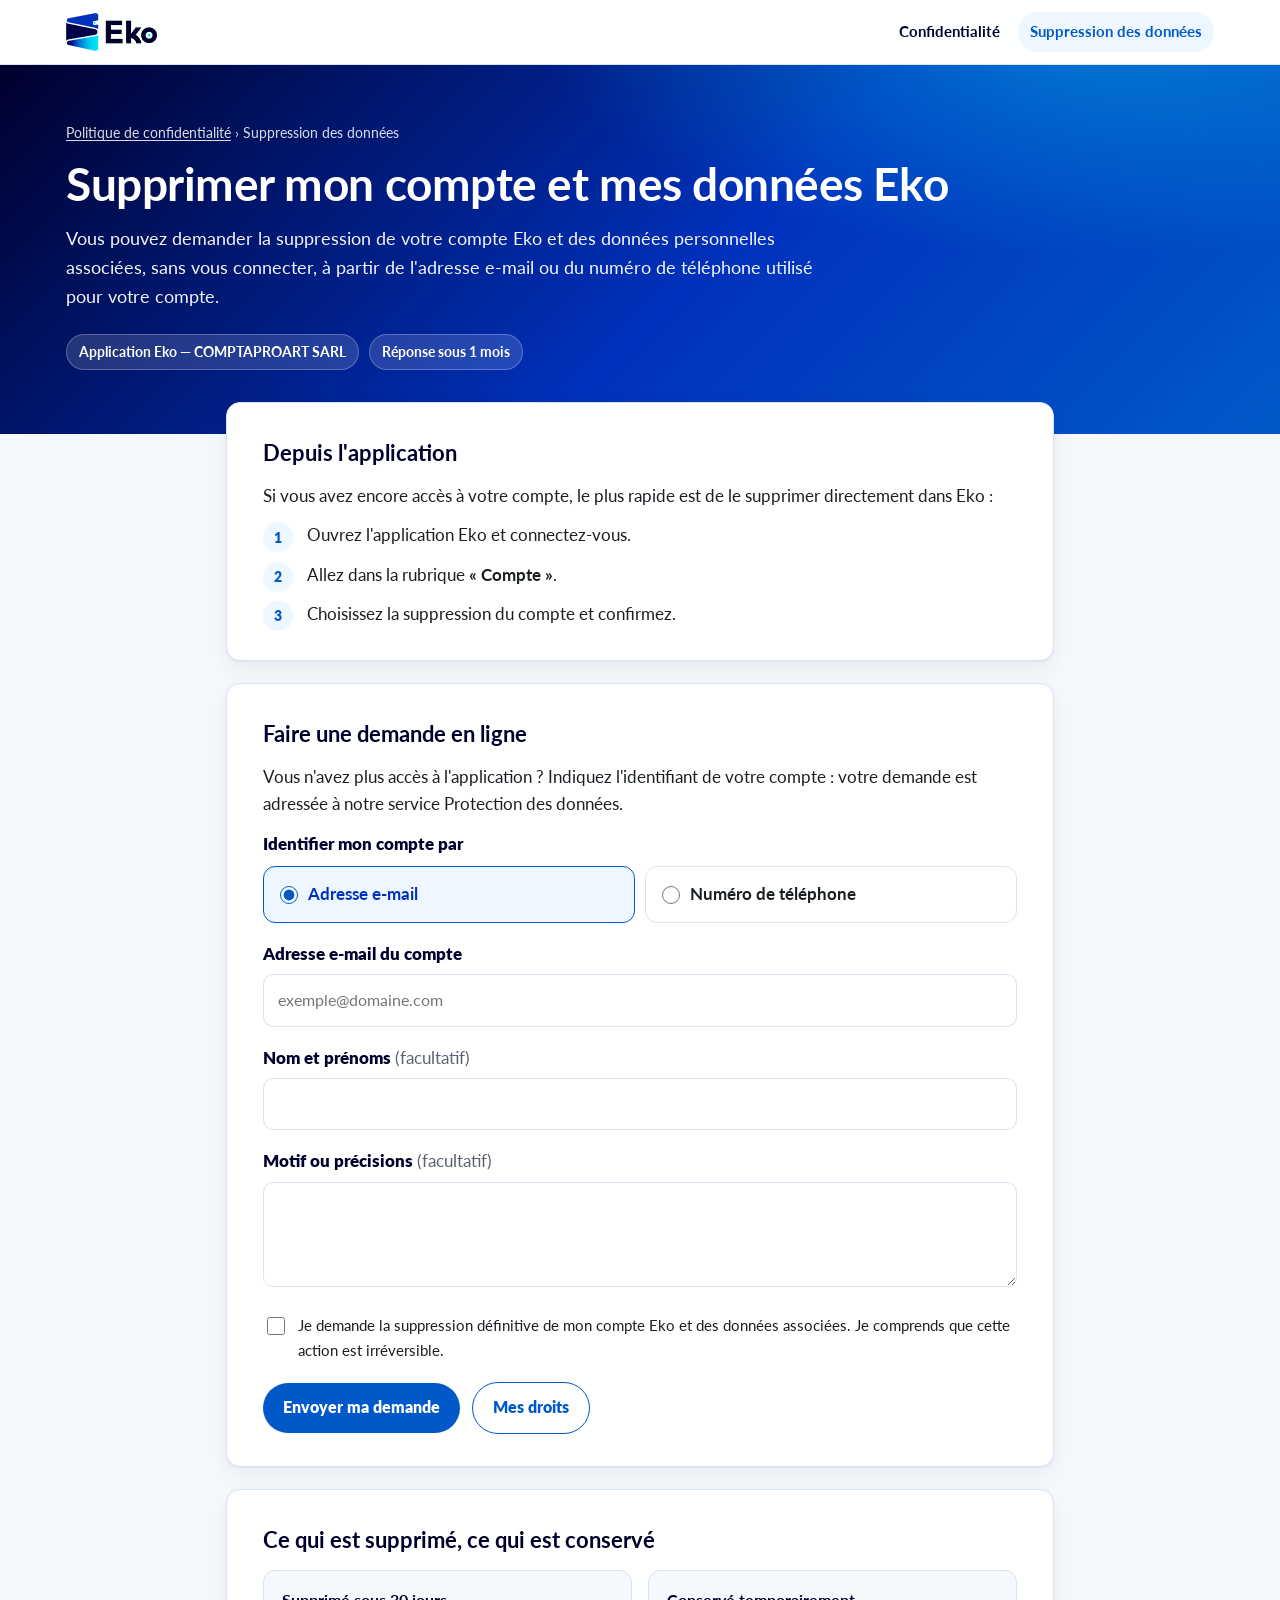
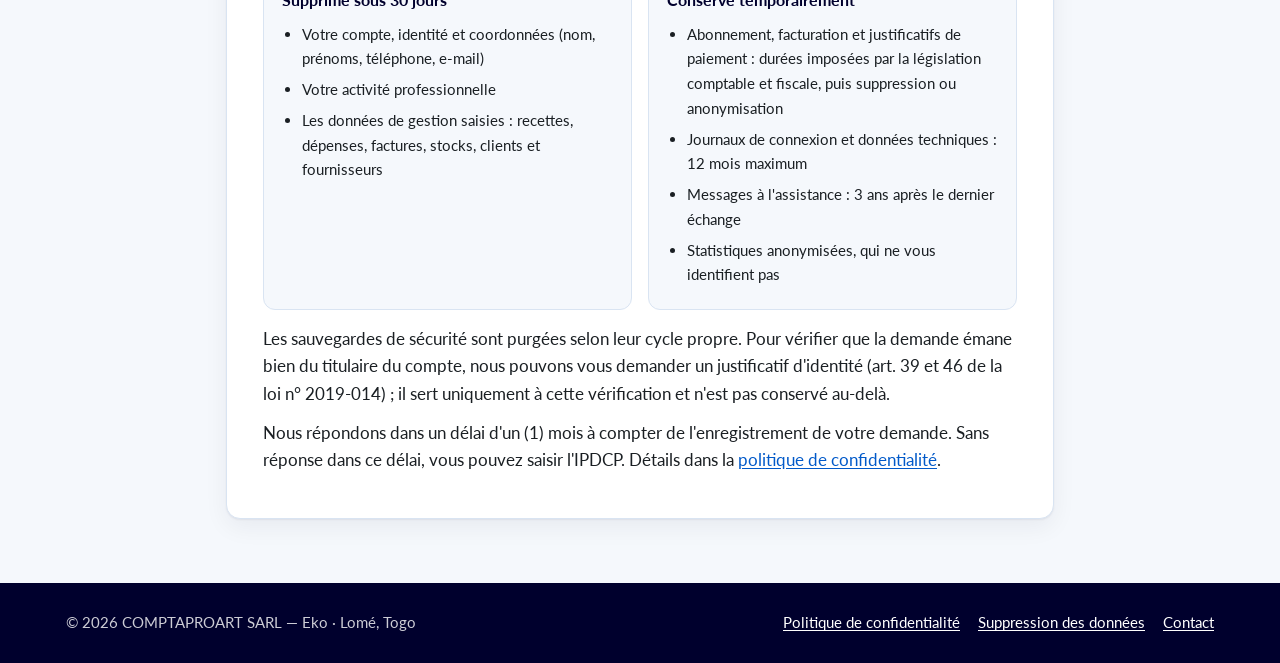
==== suppression-des-donnees.html @ e2e84494 "Pages Eko : politique de confidentialité et demande de suppression des données" ====
<!doctype html>
<html lang="fr">
<head>
  <meta charset="utf-8">
  <meta name="viewport" content="width=device-width, initial-scale=1">
  <title>Suppression des données – Eko</title>
  <meta name="description" content="Demandez la suppression de votre compte Eko et de vos données personnelles à partir de votre adresse e-mail ou de votre numéro de téléphone. Sans connexion.">
  <meta name="robots" content="index, follow">
  <meta name="theme-color" content="#00002d">
  <meta property="og:type" content="website">
  <meta property="og:title" content="Suppression des données – Eko">
  <meta property="og:description" content="Demandez la suppression de votre compte Eko et de vos données personnelles.">
  <meta property="og:image" content="assets/logo-eko.png">
  <link rel="icon" type="image/png" href="assets/favicon.png">
  <link rel="apple-touch-icon" href="assets/favicon.png">
  <link rel="preconnect" href="https://fonts.googleapis.com">
  <link rel="preconnect" href="https://fonts.gstatic.com" crossorigin>
  <link href="https://fonts.googleapis.com/css2?family=Lato:wght@400;700;900&display=swap" rel="stylesheet">
  <link rel="stylesheet" href="assets/style.css">
</head>
<body>
  <header class="entete">
    <div class="contenu">
      <a class="logo" href="index.html" aria-label="Eko — politique de confidentialité"><img src="assets/logo-eko.png" alt="Eko" width="90" height="38"></a>
      <nav aria-label="Pages légales">
        <a href="index.html">Confidentialité</a>
        <a href="suppression-des-donnees.html" aria-current="page">Suppression des données</a>
      </nav>
    </div>
  </header>

  <section class="bandeau">
    <div class="contenu">
      <p class="fil"><a href="index.html">Politique de confidentialité</a> › Suppression des données</p>
      <h1>Supprimer mon compte et mes données Eko</h1>
      <p class="chapeau">Vous pouvez demander la suppression de votre compte Eko et des données personnelles associées, sans vous connecter, à partir de l'adresse e-mail ou du numéro de téléphone utilisé pour votre compte.</p>
      <div class="meta">
        <span class="pastille">Application Eko — COMPTAPROART SARL</span>
        <span class="pastille">Réponse sous 1 mois</span>
      </div>
    </div>
  </section>

  <main class="colonne">
    <section class="carte" aria-labelledby="titre-app">
      <h2 id="titre-app">Depuis l'application</h2>
      <p>Si vous avez encore accès à votre compte, le plus rapide est de le supprimer directement dans Eko :</p>
      <ol class="etapes">
        <li>Ouvrez l'application Eko et connectez-vous.</li>
        <li>Allez dans la rubrique <strong>« Compte »</strong>.</li>
        <li>Choisissez la suppression du compte et confirmez.</li>
      </ol>
    </section>

    <section class="carte" aria-labelledby="titre-form">
      <h2 id="titre-form">Faire une demande en ligne</h2>
      <p>Vous n'avez plus accès à l'application ? Indiquez l'identifiant de votre compte : votre demande est adressée à notre service Protection des données.</p>

      <form id="form-suppression" novalidate>
        <fieldset class="choix">
          <legend>Identifier mon compte par</legend>
          <label><input type="radio" name="mode" value="email" checked> Adresse e-mail</label>
          <label><input type="radio" name="mode" value="telephone"> Numéro de téléphone</label>
        </fieldset>

        <div class="champ" id="bloc-email">
          <label for="email">Adresse e-mail du compte</label>
          <input id="email" name="email" type="email" autocomplete="email" inputmode="email" placeholder="exemple@domaine.com" aria-describedby="err-email">
          <div class="erreur" id="err-email" hidden></div>
        </div>

        <div class="champ" id="bloc-telephone" hidden>
          <label for="telephone">Numéro de téléphone du compte</label>
          <div class="tel">
            <select id="indicatif" name="indicatif" aria-label="Indicatif du pays">
              <option value="+228" selected>Togo +228</option>
              <option value="+229">Bénin +229</option>
              <option value="+225">Côte d'Ivoire +225</option>
              <option value="+226">Burkina Faso +226</option>
              <option value="+233">Ghana +233</option>
              <option value="+227">Niger +227</option>
              <option value="+221">Sénégal +221</option>
              <option value="+33">France +33</option>
              <option value="">Autre</option>
            </select>
            <input id="telephone" name="telephone" type="tel" autocomplete="tel-national" inputmode="tel" placeholder="90 00 00 00" aria-describedby="err-telephone">
          </div>
          <div class="aide">Le numéro utilisé pour créer votre compte Eko.</div>
          <div class="erreur" id="err-telephone" hidden></div>
        </div>

        <div class="champ">
          <label for="nom">Nom et prénoms <span style="font-weight:400;color:var(--gris)">(facultatif)</span></label>
          <input id="nom" name="nom" type="text" autocomplete="name">
        </div>

        <div class="champ">
          <label for="motif">Motif ou précisions <span style="font-weight:400;color:var(--gris)">(facultatif)</span></label>
          <textarea id="motif" name="motif" rows="3"></textarea>
        </div>

        <label class="coche">
          <input type="checkbox" id="confirme" aria-describedby="err-confirme">
          <span>Je demande la suppression définitive de mon compte Eko et des données associées. Je comprends que cette action est irréversible.</span>
        </label>
        <div class="erreur" id="err-confirme" hidden style="margin-top:-12px;margin-bottom:16px"></div>

        <div class="actions">
          <button class="bouton" type="submit">Envoyer ma demande</button>
          <a class="bouton secondaire" href="index.html#s8">Mes droits</a>
        </div>
      </form>

      <div class="confirmation" id="confirmation" hidden tabindex="-1" role="status">
        <h3>Votre messagerie va s'ouvrir avec la demande pré-remplie</h3>
        <p>Vérifiez puis <strong>envoyez le message</strong> pour finaliser votre demande. Si votre messagerie ne s'ouvre pas, copiez le texte ci-dessous et envoyez-le à <a href="mailto:yoboussoumi@eko-tg.com">yoboussoumi@eko-tg.com</a> ou <a href="mailto:lfaya@eko-tg.com">lfaya@eko-tg.com</a>.</p>
        <pre id="apercu"></pre>
        <div class="actions">
          <button class="bouton" type="button" id="copier">Copier le texte</button>
          <a class="bouton secondaire" id="rouvrir" href="#">Rouvrir la messagerie</a>
        </div>
      </div>
    </section>

    <section class="carte" aria-labelledby="titre-donnees">
      <h2 id="titre-donnees">Ce qui est supprimé, ce qui est conservé</h2>
      <div class="grille-donnees">
        <div>
          <h3>Supprimé sous 30 jours</h3>
          <ul>
            <li>Votre compte, identité et coordonnées (nom, prénoms, téléphone, e-mail)</li>
            <li>Votre activité professionnelle</li>
            <li>Les données de gestion saisies : recettes, dépenses, factures, stocks, clients et fournisseurs</li>
          </ul>
        </div>
        <div>
          <h3>Conservé temporairement</h3>
          <ul>
            <li>Abonnement, facturation et justificatifs de paiement : durées imposées par la législation comptable et fiscale, puis suppression ou anonymisation</li>
            <li>Journaux de connexion et données techniques : 12 mois maximum</li>
            <li>Messages à l'assistance : 3 ans après le dernier échange</li>
            <li>Statistiques anonymisées, qui ne vous identifient pas</li>
          </ul>
        </div>
      </div>
      <p style="margin-top:16px">Les sauvegardes de sécurité sont purgées selon leur cycle propre. Pour vérifier que la demande émane bien du titulaire du compte, nous pouvons vous demander un justificatif d'identité (art. 39 et 46 de la loi n° 2019-014) ; il sert uniquement à cette vérification et n'est pas conservé au-delà.</p>
      <p>Nous répondons dans un délai d'un (1) mois à compter de l'enregistrement de votre demande. Sans réponse dans ce délai, vous pouvez saisir l'IPDCP. Détails dans la <a href="index.html#s6">politique de confidentialité</a>.</p>
    </section>
  </main>

  <footer class="pied">
    <div class="contenu">
      <span>© 2026 COMPTAPROART SARL — Eko · Lomé, Togo</span>
      <nav aria-label="Liens de pied de page">
        <a href="index.html">Politique de confidentialité</a>
        <a href="suppression-des-donnees.html">Suppression des données</a>
        <a href="mailto:yoboussoumi@eko-tg.com">Contact</a>
      </nav>
    </div>
  </footer>

  <script>
    (function () {
      var DESTINATAIRES = 'yoboussoumi@eko-tg.com,lfaya@eko-tg.com';
      var form = document.getElementById('form-suppression');
      var blocEmail = document.getElementById('bloc-email');
      var blocTel = document.getElementById('bloc-telephone');
      var email = document.getElementById('email');
      var tel = document.getElementById('telephone');
      var indicatif = document.getElementById('indicatif');
      var confirme = document.getElementById('confirme');
      var confirmation = document.getElementById('confirmation');
      var apercu = document.getElementById('apercu');
      var rouvrir = document.getElementById('rouvrir');

      function mode() { return form.querySelector('input[name="mode"]:checked').value; }

      function erreur(id, champ, message) {
        var el = document.getElementById(id);
        el.textContent = message || '';
        el.hidden = !message;
        if (champ) champ.setAttribute('aria-invalid', message ? 'true' : 'false');
        return !message;
      }

      form.querySelectorAll('input[name="mode"]').forEach(function (r) {
        r.addEventListener('change', function () {
          var parEmail = mode() === 'email';
          blocEmail.hidden = !parEmail;
          blocTel.hidden = parEmail;
          erreur('err-email', email, '');
          erreur('err-telephone', tel, '');
          (parEmail ? email : tel).focus();
        });
      });

      form.addEventListener('submit', function (e) {
        e.preventDefault();
        var ok = true, identifiant, libelle;

        if (mode() === 'email') {
          var v = email.value.trim();
          ok = erreur('err-email', email, !v ? 'Indiquez l\'adresse e-mail de votre compte.' :
            !/^[^\s@]+@[^\s@]+\.[^\s@]{2,}$/.test(v) ? 'Cette adresse e-mail n\'est pas valide.' : '') && ok;
          identifiant = v; libelle = 'Adresse e-mail du compte';
        } else {
          var chiffres = tel.value.replace(/[^\d]/g, '');
          ok = erreur('err-telephone', tel, !chiffres ? 'Indiquez le numéro de téléphone de votre compte.' :
            chiffres.length < 8 ? 'Ce numéro de téléphone semble incomplet.' : '') && ok;
          identifiant = (indicatif.value ? indicatif.value + ' ' : '') + tel.value.trim();
          libelle = 'Numéro de téléphone du compte';
        }
        ok = erreur('err-confirme', null, confirme.checked ? '' : 'Cochez la case pour confirmer votre demande.') && ok;

        if (!ok) {
          var premiere = form.querySelector('[aria-invalid="true"]') || confirme;
          premiere.focus();
          return;
        }

        var nom = document.getElementById('nom').value.trim();
        var motif = document.getElementById('motif').value.trim();
        var sujet = 'Demande de suppression de compte et de données – Eko';
        var corps = [
          'Bonjour,',
          '',
          'Je demande la suppression de mon compte Eko et des données personnelles associées, conformément à la loi n° 2019-014 relative à la protection des données à caractère personnel.',
          '',
          libelle + ' : ' + identifiant,
          nom ? 'Nom et prénoms : ' + nom : null,
          motif ? 'Motif / précisions : ' + motif : null,
          '',
          'Merci de me confirmer la prise en compte de cette demande.',
          '',
          'Cordialement'
        ].filter(function (l) { return l !== null; }).join('\n');

        var lien = 'mailto:' + DESTINATAIRES + '?subject=' + encodeURIComponent(sujet) + '&body=' + encodeURIComponent(corps);
        apercu.textContent = 'À : ' + DESTINATAIRES.replace(',', ', ') + '\nObjet : ' + sujet + '\n\n' + corps;
        rouvrir.href = lien;
        confirmation.hidden = false;
        confirmation.focus();
        window.location.href = lien;
      });

      document.getElementById('copier').addEventListener('click', function () {
        var bouton = this, texte = apercu.textContent;
        function fait() { bouton.textContent = 'Texte copié'; setTimeout(function () { bouton.textContent = 'Copier le texte'; }, 2000); }
        if (navigator.clipboard && navigator.clipboard.writeText) {
          navigator.clipboard.writeText(texte).then(fait, function () {});
        } else {
          var r = document.createRange(); r.selectNodeContents(apercu);
          var s = window.getSelection(); s.removeAllRanges(); s.addRange(r);
          try { document.execCommand('copy'); fait(); } catch (err) {}
        }
      });
    })();
  </script>
</body>
</html>
---- assets/style.css ----
/* Eko — pages légales (politique de confidentialité, suppression des données) */
:root {
  --encre: #00002d;
  --encre-douce: #1a1f3d;
  --texte: #1a1f23;
  --gris: #5b6170;
  --primaire: #0159c9;
  --primaire-fonce: #0031bc;
  --cyan: #00c8ef;
  --ciel: #86d3ff;
  --carte: #eef6ff;
  --bord: #d9e4f2;
  --fond: #ffffff;
  --fond-doux: #f5f8fc;
  --succes: #058a25;
  --erreur: #c8102e;
  --rayon: 14px;
  --ombre: 0 1px 2px rgba(0, 0, 45, .06), 0 8px 24px rgba(0, 0, 45, .06);
}

* { box-sizing: border-box; }
html { scroll-behavior: smooth; scroll-padding-top: 88px; -webkit-text-size-adjust: 100%; }
body {
  margin: 0;
  font-family: 'Lato', ui-sans-serif, system-ui, -apple-system, 'Segoe UI', Roboto, sans-serif;
  font-size: 16.5px;
  line-height: 1.65;
  color: var(--texte);
  background: var(--fond-doux);
}
a { color: var(--primaire); text-underline-offset: 2px; }
a:hover { color: var(--primaire-fonce); }
img { max-width: 100%; height: auto; }

/* En-tête */
.entete {
  position: sticky; top: 0; z-index: 20;
  background: rgba(255, 255, 255, .92);
  backdrop-filter: saturate(160%) blur(10px);
  border-bottom: 1px solid var(--bord);
}
.entete .contenu {
  max-width: 1180px; margin: 0 auto; padding: 12px 16px;
  display: flex; align-items: center; justify-content: space-between; gap: 16px;
}
.entete .logo img { display: block; height: 38px; width: auto; }
.entete nav { display: flex; gap: 6px; flex-wrap: wrap; }
.entete nav a {
  font-size: 14.5px; font-weight: 700; text-decoration: none; color: var(--encre);
  padding: 8px 12px; border-radius: 999px;
}
.entete nav a:hover { background: var(--carte); color: var(--primaire); }
.entete nav a[aria-current="page"] { background: var(--carte); color: var(--primaire); }

/* Bandeau */
.bandeau {
  position: relative; overflow: hidden; color: #fff;
  background:
    radial-gradient(900px 380px at 85% -10%, rgba(0, 200, 239, .45), transparent 60%),
    linear-gradient(135deg, var(--encre) 0%, var(--primaire-fonce) 55%, var(--primaire) 100%);
}
.bandeau .contenu { max-width: 1180px; margin: 0 auto; padding: 56px 16px 64px; }
.fil { font-size: 14px; opacity: .85; margin: 0 0 14px; }
.fil a { color: #fff; }
.bandeau h1 { font-size: clamp(30px, 5vw, 46px); line-height: 1.15; margin: 0 0 14px; letter-spacing: -.01em; }
.bandeau .chapeau { max-width: 760px; font-size: 17.5px; margin: 0; opacity: .95; }
.meta { display: flex; flex-wrap: wrap; gap: 10px; margin-top: 22px; }
.pastille {
  display: inline-flex; align-items: center; gap: 8px;
  font-size: 13.5px; font-weight: 700;
  padding: 6px 12px; border-radius: 999px;
  background: rgba(255, 255, 255, .14); border: 1px solid rgba(255, 255, 255, .25);
}

/* Mise en page */
.page {
  max-width: 1180px; margin: -32px auto 0; padding: 0 16px 64px;
  display: grid; grid-template-columns: 270px minmax(0, 1fr); gap: 28px; align-items: start;
  position: relative;
}
.sommaire {
  position: sticky; top: 84px;
  background: var(--fond); border: 1px solid var(--bord); border-radius: var(--rayon);
  box-shadow: var(--ombre); padding: 18px 14px; font-size: 14px;
}
.sommaire h2 { font-size: 12.5px; text-transform: uppercase; letter-spacing: .08em; color: var(--gris); margin: 0 6px 10px; }
.sommaire ol { list-style: none; margin: 0; padding: 0; }
.sommaire a {
  display: block; padding: 6px 8px; border-radius: 8px; text-decoration: none; color: var(--encre-douce); line-height: 1.35;
}
.sommaire a:hover, .sommaire a.actif { background: var(--carte); color: var(--primaire); }
.sommaire .cta-mini {
  display: block; margin-top: 12px; padding: 10px 12px; border-radius: 10px; text-align: center;
  background: var(--primaire); color: #fff; font-weight: 700; text-decoration: none;
}
.sommaire .cta-mini:hover { background: var(--primaire-fonce); color: #fff; }

.document {
  background: var(--fond); border: 1px solid var(--bord); border-radius: var(--rayon);
  box-shadow: var(--ombre); padding: 40px 48px; min-width: 0;
}
.document h2 {
  font-size: 23px; line-height: 1.3; color: var(--encre);
  margin: 44px 0 14px; padding-top: 22px; border-top: 1px solid var(--bord);
}
.document h2:first-of-type { margin-top: 28px; }
.document p { margin: 0 0 14px; }
.document ul { margin: 0 0 16px; padding-left: 22px; }
.document li { margin-bottom: 8px; }
.document li::marker { color: var(--primaire); }
.document strong { color: var(--encre); }
.intro { font-size: 18px; color: var(--encre-douce); }

/* Tableaux */
.table-wrap { overflow-x: auto; margin: 6px 0 22px; border: 1px solid var(--bord); border-radius: 12px; }
table { width: 100%; border-collapse: collapse; font-size: 15px; line-height: 1.5; }
th, td { text-align: left; vertical-align: top; padding: 12px 14px; border-bottom: 1px solid var(--bord); }
thead th { background: var(--carte); color: var(--encre); font-weight: 800; font-size: 14px; white-space: nowrap; }
tbody tr:last-child td { border-bottom: 0; }
tbody tr:nth-child(even) td { background: #fafcff; }
tbody td:first-child { font-weight: 700; color: var(--encre); }

/* Encarts */
.encart-suppression {
  display: flex; gap: 18px; align-items: center; justify-content: space-between; flex-wrap: wrap;
  margin: 24px 0 8px; padding: 20px 22px; border-radius: var(--rayon);
  background: linear-gradient(135deg, var(--carte), #e3fbff);
  border: 1px solid #bfe3ff;
}
.encart-suppression h3 { margin: 0 0 4px; font-size: 18px; color: var(--encre); }
.encart-suppression p { margin: 0; color: var(--encre-douce); font-size: 15px; }
.bouton {
  display: inline-flex; align-items: center; justify-content: center; gap: 8px;
  font: inherit; font-weight: 800; font-size: 15.5px; text-decoration: none; cursor: pointer;
  padding: 12px 20px; border-radius: 999px; border: 0;
  background: var(--primaire); color: #fff; white-space: nowrap;
}
.bouton:hover { background: var(--primaire-fonce); color: #fff; }
.bouton:focus-visible, .sommaire a:focus-visible, .entete a:focus-visible { outline: 3px solid var(--cyan); outline-offset: 2px; }
.bouton.secondaire { background: #fff; color: var(--primaire); border: 1.5px solid var(--primaire); }
.bouton.secondaire:hover { background: var(--carte); color: var(--primaire-fonce); }
.lien-suppression { font-weight: 800; }
.a-completer { background: #fff4c2; padding: 0 4px; border-radius: 4px; }

/* Pied de page */
.pied { background: var(--encre); color: rgba(255, 255, 255, .8); font-size: 14.5px; }
.pied .contenu {
  max-width: 1180px; margin: 0 auto; padding: 28px 16px;
  display: flex; flex-wrap: wrap; gap: 12px 28px; justify-content: space-between; align-items: center;
}
.pied a { color: #fff; }
.pied nav { display: flex; gap: 18px; flex-wrap: wrap; }

/* Formulaire de suppression */
.colonne { max-width: 860px; margin: -32px auto 0; padding: 0 16px 64px; position: relative; display: grid; gap: 22px; }
.carte { background: var(--fond); border: 1px solid var(--bord); border-radius: var(--rayon); box-shadow: var(--ombre); padding: 32px 36px; }
.carte h2 { margin: 0 0 12px; font-size: 22px; color: var(--encre); }
.carte p { margin: 0 0 12px; }
.etapes { counter-reset: e; list-style: none; padding: 0; margin: 0; display: grid; gap: 12px; }
.etapes li { counter-increment: e; position: relative; padding-left: 44px; }
.etapes li::before {
  content: counter(e); position: absolute; left: 0; top: 0;
  width: 30px; height: 30px; border-radius: 50%; display: grid; place-items: center;
  background: var(--carte); color: var(--primaire); font-weight: 800; font-size: 14px;
}
.choix { display: grid; grid-template-columns: 1fr 1fr; gap: 10px; margin: 6px 0 18px; border: 0; padding: 0; }
.choix legend { font-weight: 800; color: var(--encre); margin-bottom: 8px; padding: 0; }
.choix label {
  display: flex; align-items: center; gap: 10px; cursor: pointer;
  padding: 14px 16px; border: 1.5px solid var(--bord); border-radius: 12px; font-weight: 700;
}
.choix input { accent-color: var(--primaire); width: 18px; height: 18px; margin: 0; }
.choix label:has(input:checked) { border-color: var(--primaire); background: var(--carte); color: var(--primaire-fonce); }
.champ { margin-bottom: 18px; }
.champ label { display: block; font-weight: 800; color: var(--encre); margin-bottom: 6px; }
.champ .aide { font-size: 13.5px; color: var(--gris); margin-top: 6px; }
.champ input, .champ textarea, .champ select {
  width: 100%; font: inherit; font-size: 16px; color: var(--texte);
  padding: 12px 14px; border: 1.5px solid var(--bord); border-radius: 10px; background: #fff;
}
.champ input:focus, .champ textarea:focus, .champ select:focus { outline: none; border-color: var(--primaire); box-shadow: 0 0 0 4px rgba(1, 89, 201, .14); }
.champ input[aria-invalid="true"] { border-color: var(--erreur); }
.erreur { color: var(--erreur); font-size: 14px; font-weight: 700; margin-top: 6px; }
.tel { display: grid; grid-template-columns: 130px 1fr; gap: 10px; }
.coche { display: flex; gap: 10px; align-items: flex-start; margin: 4px 0 20px; font-size: 15px; }
.coche input { accent-color: var(--primaire); width: 18px; height: 18px; margin-top: 4px; flex: none; }
.actions { display: flex; gap: 12px; flex-wrap: wrap; align-items: center; }
.confirmation {
  margin-top: 20px; padding: 18px 20px; border-radius: 12px;
  background: #ecfbef; border: 1px solid #b8ebc3; color: #0b3d18;
}
.confirmation h3 { margin: 0 0 6px; font-size: 17px; }
.confirmation p { margin: 0 0 10px; font-size: 15px; }
.confirmation pre {
  white-space: pre-wrap; word-break: break-word; font-size: 13.5px; background: #fff;
  border: 1px solid #cdebd4; border-radius: 8px; padding: 12px; margin: 10px 0;
}
.grille-donnees { display: grid; grid-template-columns: 1fr 1fr; gap: 16px; }
.grille-donnees > div { border: 1px solid var(--bord); border-radius: 12px; padding: 16px 18px; background: var(--fond-doux); }
.grille-donnees h3 { margin: 0 0 8px; font-size: 16px; color: var(--encre); }
.grille-donnees ul { margin: 0; padding-left: 20px; font-size: 15px; }
.grille-donnees li { margin-bottom: 6px; }
[hidden] { display: none !important; }

@media (max-width: 960px) {
  .page { grid-template-columns: 1fr; }
  .sommaire { position: static; }
  .document { padding: 28px 22px; }
}
@media (max-width: 640px) {
  body { font-size: 16px; }
  .entete .logo img { height: 32px; }
  .entete nav a { padding: 6px 8px; font-size: 13.5px; }
  .bandeau .contenu { padding: 36px 16px 52px; }
  .document, .carte { padding: 22px 16px; }
  .choix, .grille-donnees { grid-template-columns: 1fr; }
  .tel { grid-template-columns: 110px 1fr; }
  th, td { padding: 10px; }
  .encart-suppression .bouton { width: 100%; white-space: normal; }
}
@media (max-width: 480px) {
  .entete .contenu { flex-wrap: wrap; gap: 8px; padding: 10px 12px; }
  .entete .logo img { height: 28px; }
  .entete nav { gap: 2px; }
  .entete nav a { font-size: 13px; padding: 6px 8px; }
  .meta { gap: 8px; }
  .pastille { font-size: 12.5px; }
}
@media print {
  .entete, .sommaire, .pied, .encart-suppression { display: none; }
  .page { display: block; margin: 0; }
  .bandeau { color: #000; background: none; }
  .document { box-shadow: none; border: 0; padding: 0; }
}
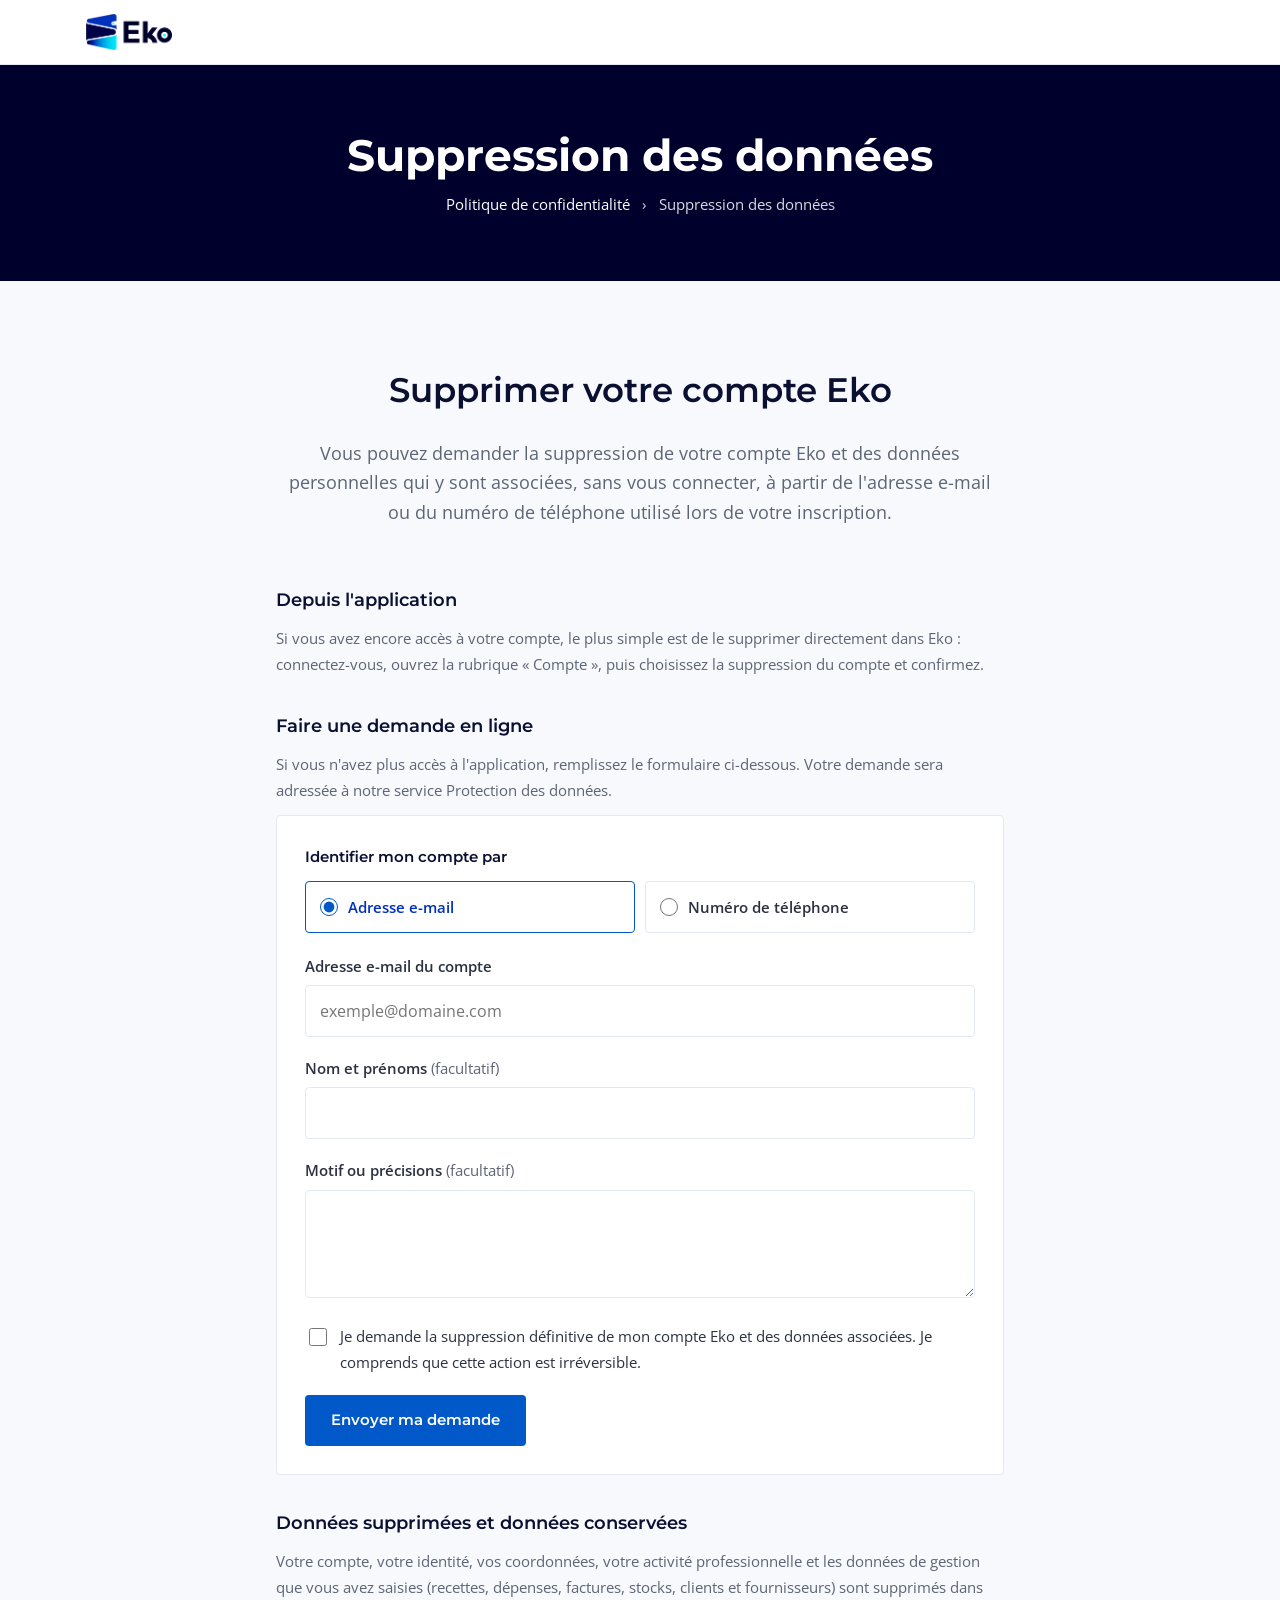
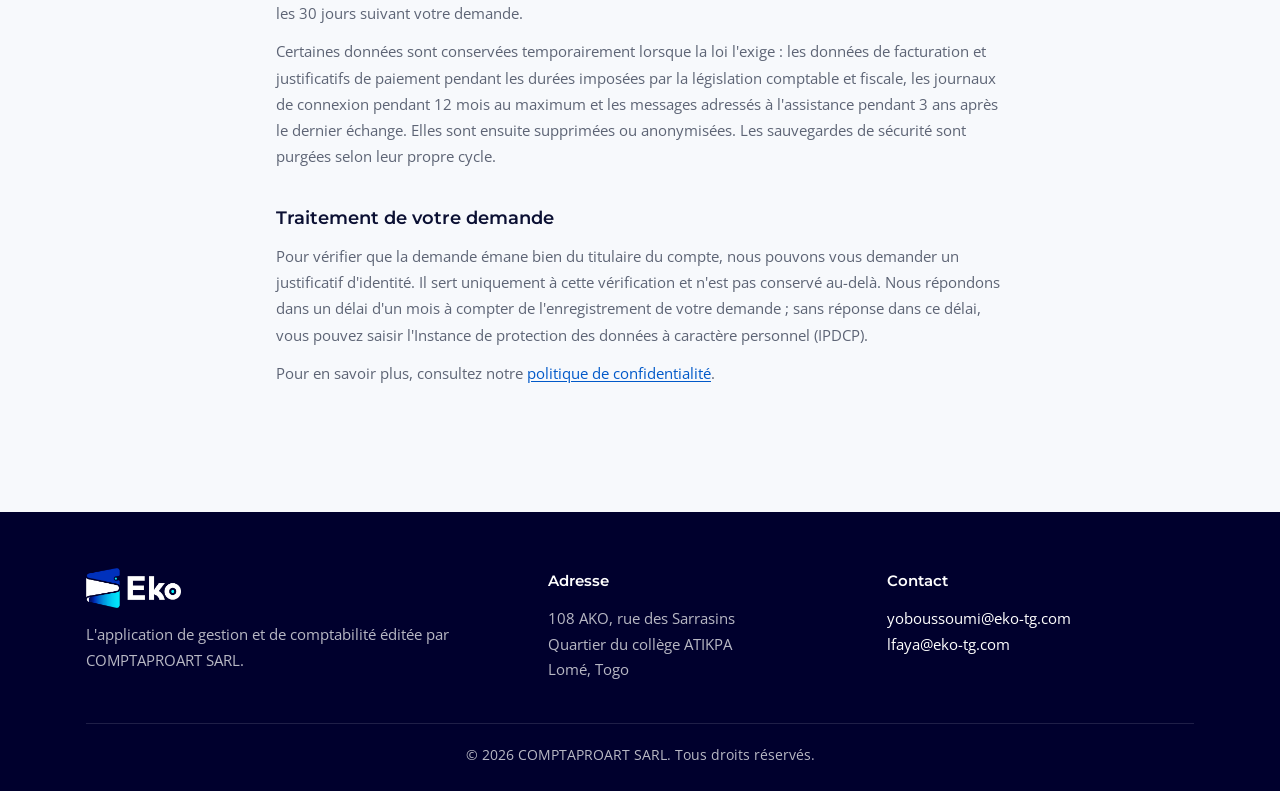
==== commit 5cbc3aea: "Refonte de la politique de confidentialité en texte rédigé et design épuré" ====
--- a/suppression-des-donnees.html
+++ b/suppression-des-donnees.html
@@ -4,158 +4,140 @@
   <meta charset="utf-8">
   <meta name="viewport" content="width=device-width, initial-scale=1">
   <title>Suppression des données – Eko</title>
-  <meta name="description" content="Demandez la suppression de votre compte Eko et de vos données personnelles à partir de votre adresse e-mail ou de votre numéro de téléphone. Sans connexion.">
+  <meta name="description" content="Demandez la suppression de votre compte Eko et de vos données personnelles à partir de votre adresse e-mail ou de votre numéro de téléphone, sans vous connecter.">
   <meta name="robots" content="index, follow">
   <meta name="theme-color" content="#00002d">
-  <meta property="og:type" content="website">
-  <meta property="og:title" content="Suppression des données – Eko">
-  <meta property="og:description" content="Demandez la suppression de votre compte Eko et de vos données personnelles.">
-  <meta property="og:image" content="assets/logo-eko.png">
   <link rel="icon" type="image/png" href="assets/favicon.png">
   <link rel="apple-touch-icon" href="assets/favicon.png">
   <link rel="preconnect" href="https://fonts.googleapis.com">
   <link rel="preconnect" href="https://fonts.gstatic.com" crossorigin>
-  <link href="https://fonts.googleapis.com/css2?family=Lato:wght@400;700;900&display=swap" rel="stylesheet">
+  <link href="https://fonts.googleapis.com/css2?family=Montserrat:wght@500;600;700&family=Open+Sans:wght@400;600&display=swap" rel="stylesheet">
   <link rel="stylesheet" href="assets/style.css">
 </head>
 <body>
   <header class="entete">
-    <div class="contenu">
-      <a class="logo" href="index.html" aria-label="Eko — politique de confidentialité"><img src="assets/logo-eko.png" alt="Eko" width="90" height="38"></a>
-      <nav aria-label="Pages légales">
-        <a href="index.html">Confidentialité</a>
-        <a href="suppression-des-donnees.html" aria-current="page">Suppression des données</a>
-      </nav>
+    <div class="conteneur">
+      <img src="assets/logo-eko.png" alt="Eko" width="86" height="36">
     </div>
   </header>
 
   <section class="bandeau">
-    <div class="contenu">
-      <p class="fil"><a href="index.html">Politique de confidentialité</a> › Suppression des données</p>
-      <h1>Supprimer mon compte et mes données Eko</h1>
-      <p class="chapeau">Vous pouvez demander la suppression de votre compte Eko et des données personnelles associées, sans vous connecter, à partir de l'adresse e-mail ou du numéro de téléphone utilisé pour votre compte.</p>
-      <div class="meta">
-        <span class="pastille">Application Eko — COMPTAPROART SARL</span>
-        <span class="pastille">Réponse sous 1 mois</span>
-      </div>
+    <div class="conteneur">
+      <h1>Suppression des données</h1>
+      <p class="fil"><a href="index.html">Politique de confidentialité</a> <span aria-hidden="true">›</span> Suppression des données</p>
     </div>
   </section>
 
-  <main class="colonne">
-    <section class="carte" aria-labelledby="titre-app">
-      <h2 id="titre-app">Depuis l'application</h2>
-      <p>Si vous avez encore accès à votre compte, le plus rapide est de le supprimer directement dans Eko :</p>
-      <ol class="etapes">
-        <li>Ouvrez l'application Eko et connectez-vous.</li>
-        <li>Allez dans la rubrique <strong>« Compte »</strong>.</li>
-        <li>Choisissez la suppression du compte et confirmez.</li>
-      </ol>
-    </section>
-
-    <section class="carte" aria-labelledby="titre-form">
-      <h2 id="titre-form">Faire une demande en ligne</h2>
-      <p>Vous n'avez plus accès à l'application ? Indiquez l'identifiant de votre compte : votre demande est adressée à notre service Protection des données.</p>
-
-      <form id="form-suppression" novalidate>
-        <fieldset class="choix">
-          <legend>Identifier mon compte par</legend>
-          <label><input type="radio" name="mode" value="email" checked> Adresse e-mail</label>
-          <label><input type="radio" name="mode" value="telephone"> Numéro de téléphone</label>
-        </fieldset>
-
-        <div class="champ" id="bloc-email">
-          <label for="email">Adresse e-mail du compte</label>
-          <input id="email" name="email" type="email" autocomplete="email" inputmode="email" placeholder="exemple@domaine.com" aria-describedby="err-email">
-          <div class="erreur" id="err-email" hidden></div>
+  <main class="contenu-page">
+    <div class="conteneur page-etroite">
+      <section class="introduction">
+        <h2>Supprimer votre compte Eko</h2>
+        <p>Vous pouvez demander la suppression de votre compte Eko et des données personnelles qui y sont associées, sans vous connecter, à partir de l'adresse e-mail ou du numéro de téléphone utilisé lors de votre inscription.</p>
+      </section>
+
+      <section class="bloc">
+        <h3>Depuis l'application</h3>
+        <p>Si vous avez encore accès à votre compte, le plus simple est de le supprimer directement dans Eko : connectez-vous, ouvrez la rubrique « Compte », puis choisissez la suppression du compte et confirmez.</p>
+      </section>
+
+      <section class="bloc">
+        <h3>Faire une demande en ligne</h3>
+        <p>Si vous n'avez plus accès à l'application, remplissez le formulaire ci-dessous. Votre demande sera adressée à notre service Protection des données.</p>
+
+        <form class="formulaire" id="form-suppression" novalidate>
+          <fieldset class="choix">
+            <legend>Identifier mon compte par</legend>
+            <label><input type="radio" name="mode" value="email" checked> Adresse e-mail</label>
+            <label><input type="radio" name="mode" value="telephone"> Numéro de téléphone</label>
+          </fieldset>
+
+          <div class="champ" id="bloc-email">
+            <label for="email">Adresse e-mail du compte</label>
+            <input id="email" name="email" type="email" autocomplete="email" inputmode="email" placeholder="exemple@domaine.com" aria-describedby="err-email">
+            <div class="erreur" id="err-email" hidden></div>
+          </div>
+
+          <div class="champ" id="bloc-telephone" hidden>
+            <label for="telephone">Numéro de téléphone du compte</label>
+            <div class="tel">
+              <select id="indicatif" name="indicatif" aria-label="Indicatif du pays">
+                <option value="+228" selected>Togo +228</option>
+                <option value="+229">Bénin +229</option>
+                <option value="+225">Côte d'Ivoire +225</option>
+                <option value="+226">Burkina Faso +226</option>
+                <option value="+233">Ghana +233</option>
+                <option value="+227">Niger +227</option>
+                <option value="+221">Sénégal +221</option>
+                <option value="+33">France +33</option>
+                <option value="">Autre</option>
+              </select>
+              <input id="telephone" name="telephone" type="tel" autocomplete="tel-national" inputmode="tel" placeholder="90 00 00 00" aria-describedby="err-telephone">
+            </div>
+            <div class="aide">Le numéro utilisé pour créer votre compte Eko.</div>
+            <div class="erreur" id="err-telephone" hidden></div>
+          </div>
+
+          <div class="champ">
+            <label for="nom">Nom et prénoms <span>(facultatif)</span></label>
+            <input id="nom" name="nom" type="text" autocomplete="name">
+          </div>
+
+          <div class="champ">
+            <label for="motif">Motif ou précisions <span>(facultatif)</span></label>
+            <textarea id="motif" name="motif" rows="3"></textarea>
+          </div>
+
+          <label class="coche">
+            <input type="checkbox" id="confirme" aria-describedby="err-confirme">
+            <span>Je demande la suppression définitive de mon compte Eko et des données associées. Je comprends que cette action est irréversible.</span>
+          </label>
+          <div class="erreur" id="err-confirme" hidden></div>
+
+          <button class="bouton" type="submit">Envoyer ma demande</button>
+
+          <div class="confirmation" id="confirmation" hidden tabindex="-1" role="status">
+            <h4>Votre messagerie va s'ouvrir avec la demande pré-remplie</h4>
+            <p>Vérifiez puis <strong>envoyez le message</strong> pour finaliser votre demande. Si votre messagerie ne s'ouvre pas, copiez le texte ci-dessous et envoyez-le à <a href="mailto:yoboussoumi@eko-tg.com">yoboussoumi@eko-tg.com</a> ou <a href="mailto:lfaya@eko-tg.com">lfaya@eko-tg.com</a>.</p>
+            <pre id="apercu"></pre>
+            <div class="actions">
+              <button class="bouton" type="button" id="copier">Copier le texte</button>
+              <a class="bouton secondaire" id="rouvrir" href="#">Rouvrir la messagerie</a>
+            </div>
+          </div>
+        </form>
+      </section>
+
+      <section class="bloc">
+        <h3>Données supprimées et données conservées</h3>
+        <p>Votre compte, votre identité, vos coordonnées, votre activité professionnelle et les données de gestion que vous avez saisies (recettes, dépenses, factures, stocks, clients et fournisseurs) sont supprimés dans les 30 jours suivant votre demande.</p>
+        <p>Certaines données sont conservées temporairement lorsque la loi l'exige : les données de facturation et justificatifs de paiement pendant les durées imposées par la législation comptable et fiscale, les journaux de connexion pendant 12 mois au maximum et les messages adressés à l'assistance pendant 3 ans après le dernier échange. Elles sont ensuite supprimées ou anonymisées. Les sauvegardes de sécurité sont purgées selon leur propre cycle.</p>
+      </section>
+
+      <section class="bloc">
+        <h3>Traitement de votre demande</h3>
+        <p>Pour vérifier que la demande émane bien du titulaire du compte, nous pouvons vous demander un justificatif d'identité. Il sert uniquement à cette vérification et n'est pas conservé au-delà. Nous répondons dans un délai d'un mois à compter de l'enregistrement de votre demande ; sans réponse dans ce délai, vous pouvez saisir l'Instance de protection des données à caractère personnel (IPDCP).</p>
+        <p>Pour en savoir plus, consultez notre <a href="index.html">politique de confidentialité</a>.</p>
+      </section>
+    </div>
+  </main>
+
+  <footer class="pied">
+    <div class="conteneur">
+      <div class="pied-grille">
+        <div>
+          <img class="pied-logo" src="assets/logo-eko-blanc.png" alt="Eko" width="96" height="40">
+          <p>L'application de gestion et de comptabilité éditée par COMPTAPROART SARL.</p>
         </div>
-
-        <div class="champ" id="bloc-telephone" hidden>
-          <label for="telephone">Numéro de téléphone du compte</label>
-          <div class="tel">
-            <select id="indicatif" name="indicatif" aria-label="Indicatif du pays">
-              <option value="+228" selected>Togo +228</option>
-              <option value="+229">Bénin +229</option>
-              <option value="+225">Côte d'Ivoire +225</option>
-              <option value="+226">Burkina Faso +226</option>
-              <option value="+233">Ghana +233</option>
-              <option value="+227">Niger +227</option>
-              <option value="+221">Sénégal +221</option>
-              <option value="+33">France +33</option>
-              <option value="">Autre</option>
-            </select>
-            <input id="telephone" name="telephone" type="tel" autocomplete="tel-national" inputmode="tel" placeholder="90 00 00 00" aria-describedby="err-telephone">
-          </div>
-          <div class="aide">Le numéro utilisé pour créer votre compte Eko.</div>
-          <div class="erreur" id="err-telephone" hidden></div>
+        <div>
+          <h4>Adresse</h4>
+          <p>108 AKO, rue des Sarrasins<br>Quartier du collège ATIKPA<br>Lomé, Togo</p>
         </div>
-
-        <div class="champ">
-          <label for="nom">Nom et prénoms <span style="font-weight:400;color:var(--gris)">(facultatif)</span></label>
-          <input id="nom" name="nom" type="text" autocomplete="name">
-        </div>
-
-        <div class="champ">
-          <label for="motif">Motif ou précisions <span style="font-weight:400;color:var(--gris)">(facultatif)</span></label>
-          <textarea id="motif" name="motif" rows="3"></textarea>
-        </div>
-
-        <label class="coche">
-          <input type="checkbox" id="confirme" aria-describedby="err-confirme">
-          <span>Je demande la suppression définitive de mon compte Eko et des données associées. Je comprends que cette action est irréversible.</span>
-        </label>
-        <div class="erreur" id="err-confirme" hidden style="margin-top:-12px;margin-bottom:16px"></div>
-
-        <div class="actions">
-          <button class="bouton" type="submit">Envoyer ma demande</button>
-          <a class="bouton secondaire" href="index.html#s8">Mes droits</a>
-        </div>
-      </form>
-
-      <div class="confirmation" id="confirmation" hidden tabindex="-1" role="status">
-        <h3>Votre messagerie va s'ouvrir avec la demande pré-remplie</h3>
-        <p>Vérifiez puis <strong>envoyez le message</strong> pour finaliser votre demande. Si votre messagerie ne s'ouvre pas, copiez le texte ci-dessous et envoyez-le à <a href="mailto:yoboussoumi@eko-tg.com">yoboussoumi@eko-tg.com</a> ou <a href="mailto:lfaya@eko-tg.com">lfaya@eko-tg.com</a>.</p>
-        <pre id="apercu"></pre>
-        <div class="actions">
-          <button class="bouton" type="button" id="copier">Copier le texte</button>
-          <a class="bouton secondaire" id="rouvrir" href="#">Rouvrir la messagerie</a>
+        <div>
+          <h4>Contact</h4>
+          <p><a href="mailto:yoboussoumi@eko-tg.com">yoboussoumi@eko-tg.com</a><br><a href="mailto:lfaya@eko-tg.com">lfaya@eko-tg.com</a></p>
         </div>
       </div>
-    </section>
-
-    <section class="carte" aria-labelledby="titre-donnees">
-      <h2 id="titre-donnees">Ce qui est supprimé, ce qui est conservé</h2>
-      <div class="grille-donnees">
-        <div>
-          <h3>Supprimé sous 30 jours</h3>
-          <ul>
-            <li>Votre compte, identité et coordonnées (nom, prénoms, téléphone, e-mail)</li>
-            <li>Votre activité professionnelle</li>
-            <li>Les données de gestion saisies : recettes, dépenses, factures, stocks, clients et fournisseurs</li>
-          </ul>
-        </div>
-        <div>
-          <h3>Conservé temporairement</h3>
-          <ul>
-            <li>Abonnement, facturation et justificatifs de paiement : durées imposées par la législation comptable et fiscale, puis suppression ou anonymisation</li>
-            <li>Journaux de connexion et données techniques : 12 mois maximum</li>
-            <li>Messages à l'assistance : 3 ans après le dernier échange</li>
-            <li>Statistiques anonymisées, qui ne vous identifient pas</li>
-          </ul>
-        </div>
-      </div>
-      <p style="margin-top:16px">Les sauvegardes de sécurité sont purgées selon leur cycle propre. Pour vérifier que la demande émane bien du titulaire du compte, nous pouvons vous demander un justificatif d'identité (art. 39 et 46 de la loi n° 2019-014) ; il sert uniquement à cette vérification et n'est pas conservé au-delà.</p>
-      <p>Nous répondons dans un délai d'un (1) mois à compter de l'enregistrement de votre demande. Sans réponse dans ce délai, vous pouvez saisir l'IPDCP. Détails dans la <a href="index.html#s6">politique de confidentialité</a>.</p>
-    </section>
-  </main>
-
-  <footer class="pied">
-    <div class="contenu">
-      <span>© 2026 COMPTAPROART SARL — Eko · Lomé, Togo</span>
-      <nav aria-label="Liens de pied de page">
-        <a href="index.html">Politique de confidentialité</a>
-        <a href="suppression-des-donnees.html">Suppression des données</a>
-        <a href="mailto:yoboussoumi@eko-tg.com">Contact</a>
-      </nav>
+      <p class="copyright">© 2026 COMPTAPROART SARL. Tous droits réservés.</p>
     </div>
   </footer>
 
--- a/assets/style.css
+++ b/assets/style.css
@@ -1,234 +1,144 @@
 /* Eko — pages légales (politique de confidentialité, suppression des données) */
 :root {
   --encre: #00002d;
-  --encre-douce: #1a1f3d;
-  --texte: #1a1f23;
-  --gris: #5b6170;
+  --titre: #0b1033;
+  --texte: #5d6475;
+  --texte-fort: #2b3142;
   --primaire: #0159c9;
   --primaire-fonce: #0031bc;
   --cyan: #00c8ef;
-  --ciel: #86d3ff;
   --carte: #eef6ff;
-  --bord: #d9e4f2;
+  --bord: #e3e9f2;
   --fond: #ffffff;
-  --fond-doux: #f5f8fc;
-  --succes: #058a25;
+  --fond-doux: #f7f9fc;
   --erreur: #c8102e;
-  --rayon: 14px;
-  --ombre: 0 1px 2px rgba(0, 0, 45, .06), 0 8px 24px rgba(0, 0, 45, .06);
 }
 
 * { box-sizing: border-box; }
-html { scroll-behavior: smooth; scroll-padding-top: 88px; -webkit-text-size-adjust: 100%; }
+html { scroll-behavior: smooth; -webkit-text-size-adjust: 100%; }
 body {
   margin: 0;
-  font-family: 'Lato', ui-sans-serif, system-ui, -apple-system, 'Segoe UI', Roboto, sans-serif;
-  font-size: 16.5px;
-  line-height: 1.65;
+  font-family: 'Open Sans', ui-sans-serif, system-ui, -apple-system, 'Segoe UI', Roboto, sans-serif;
+  font-size: 15px;
+  line-height: 1.75;
   color: var(--texte);
-  background: var(--fond-doux);
+  background: var(--fond);
 }
-a { color: var(--primaire); text-underline-offset: 2px; }
+h1, h2, h3, h4 { font-family: 'Montserrat', ui-sans-serif, system-ui, sans-serif; color: var(--titre); }
+a { color: var(--primaire); text-underline-offset: 2px; word-break: break-word; }
 a:hover { color: var(--primaire-fonce); }
+a:focus-visible, button:focus-visible { outline: 3px solid var(--cyan); outline-offset: 2px; }
 img { max-width: 100%; height: auto; }
+.conteneur { max-width: 1140px; margin: 0 auto; padding: 0 16px; }
 
 /* En-tête */
-.entete {
-  position: sticky; top: 0; z-index: 20;
-  background: rgba(255, 255, 255, .92);
-  backdrop-filter: saturate(160%) blur(10px);
-  border-bottom: 1px solid var(--bord);
+.entete { background: var(--fond); border-bottom: 1px solid var(--bord); }
+.entete .conteneur { padding-top: 14px; padding-bottom: 14px; }
+.entete img { display: block; height: 36px; width: auto; }
+
+/* Bandeau titre */
+.bandeau { color: #fff; text-align: center; background: var(--encre); }
+.bandeau .conteneur { padding-top: 64px; padding-bottom: 64px; }
+.bandeau h1 { color: #fff; font-size: clamp(28px, 5vw, 44px); font-weight: 700; line-height: 1.2; margin: 0 0 10px; }
+.fil { margin: 0; font-size: 14.5px; color: rgba(255, 255, 255, .85); }
+.fil a { color: #fff; text-decoration: none; }
+.fil a:hover { text-decoration: underline; color: #fff; }
+.fil span { margin: 0 8px; }
+
+/* Contenu */
+.contenu-page { background: var(--fond-doux); padding: 80px 0 90px; }
+.introduction { max-width: 760px; margin: 0 auto 60px; text-align: center; }
+.introduction h2 { font-size: clamp(26px, 4vw, 34px); font-weight: 600; margin: 0 0 18px; }
+.introduction p { font-size: 17.5px; line-height: 1.7; margin: 0 0 12px; }
+.introduction .maj { font-size: 14px; color: var(--primaire); font-weight: 600; margin-top: 18px; }
+
+.sections { columns: 2 440px; column-gap: 56px; }
+.bloc { break-inside: avoid; margin: 0 0 40px; display: inline-block; width: 100%; }
+.bloc h3 { font-size: 18px; font-weight: 600; line-height: 1.4; margin: 0 0 12px; }
+.bloc p { margin: 0 0 12px; }
+.bloc strong { color: var(--texte-fort); font-weight: 600; }
+.liste { margin: 0 0 12px; padding-left: 26px; list-style: lower-alpha; }
+.liste li { margin-bottom: 4px; padding-left: 2px; }
+.liste li::marker { color: var(--primaire); font-weight: 600; }
+
+.bloc-suppression { border-top: 1px solid var(--bord); padding-top: 24px; }
+.lien-suppression { font-weight: 600; }
+
+/* Pied de page */
+.pied { background: var(--encre); color: rgba(255, 255, 255, .72); font-size: 14.5px; }
+.pied .conteneur { padding-top: 56px; padding-bottom: 24px; }
+.pied-grille { display: grid; grid-template-columns: 1.4fr 1fr 1fr; gap: 32px; }
+.pied-logo { display: block; height: 40px; width: auto; margin-bottom: 14px; }
+.pied h4 { color: #fff; font-size: 15px; font-weight: 600; margin: 0 0 12px; }
+.pied p { margin: 0; }
+.pied a { color: #fff; text-decoration: none; }
+.pied a:hover { text-decoration: underline; color: #fff; }
+.copyright { border-top: 1px solid rgba(255, 255, 255, .12); margin-top: 40px !important; padding-top: 20px; font-size: 13.5px; text-align: center; }
+
+/* Page de suppression des données */
+.page-etroite { max-width: 760px; margin: 0 auto; }
+.page-etroite .bloc { display: block; margin-bottom: 36px; }
+.formulaire {
+  background: var(--fond); border: 1px solid var(--bord); border-radius: 4px;
+  padding: 28px; margin: 8px 0 12px;
 }
-.entete .contenu {
-  max-width: 1180px; margin: 0 auto; padding: 12px 16px;
-  display: flex; align-items: center; justify-content: space-between; gap: 16px;
+.choix { display: grid; grid-template-columns: 1fr 1fr; gap: 10px; margin: 0 0 20px; border: 0; padding: 0; }
+.choix legend { font-family: 'Montserrat', sans-serif; font-weight: 600; color: var(--titre); margin-bottom: 10px; padding: 0; }
+.choix label {
+  display: flex; align-items: center; gap: 10px; cursor: pointer; color: var(--texte-fort); font-weight: 600;
+  padding: 12px 14px; border: 1.5px solid var(--bord); border-radius: 4px;
 }
-.entete .logo img { display: block; height: 38px; width: auto; }
-.entete nav { display: flex; gap: 6px; flex-wrap: wrap; }
-.entete nav a {
-  font-size: 14.5px; font-weight: 700; text-decoration: none; color: var(--encre);
-  padding: 8px 12px; border-radius: 999px;
+.choix input { accent-color: var(--primaire); width: 18px; height: 18px; margin: 0; }
+.choix label:has(input:checked) { border-color: var(--primaire); color: var(--primaire-fonce); }
+.champ { margin-bottom: 18px; }
+.champ label { display: block; font-weight: 600; color: var(--texte-fort); margin-bottom: 6px; }
+.champ label span { font-weight: 400; color: var(--texte); }
+.champ .aide { font-size: 13.5px; margin-top: 6px; }
+.champ input, .champ textarea, .champ select {
+  width: 100%; font: inherit; font-size: 16px; color: var(--texte-fort);
+  padding: 11px 14px; border: 1.5px solid var(--bord); border-radius: 4px; background: #fff;
 }
-.entete nav a:hover { background: var(--carte); color: var(--primaire); }
-.entete nav a[aria-current="page"] { background: var(--carte); color: var(--primaire); }
-
-/* Bandeau */
-.bandeau {
-  position: relative; overflow: hidden; color: #fff;
-  background:
-    radial-gradient(900px 380px at 85% -10%, rgba(0, 200, 239, .45), transparent 60%),
-    linear-gradient(135deg, var(--encre) 0%, var(--primaire-fonce) 55%, var(--primaire) 100%);
-}
-.bandeau .contenu { max-width: 1180px; margin: 0 auto; padding: 56px 16px 64px; }
-.fil { font-size: 14px; opacity: .85; margin: 0 0 14px; }
-.fil a { color: #fff; }
-.bandeau h1 { font-size: clamp(30px, 5vw, 46px); line-height: 1.15; margin: 0 0 14px; letter-spacing: -.01em; }
-.bandeau .chapeau { max-width: 760px; font-size: 17.5px; margin: 0; opacity: .95; }
-.meta { display: flex; flex-wrap: wrap; gap: 10px; margin-top: 22px; }
-.pastille {
-  display: inline-flex; align-items: center; gap: 8px;
-  font-size: 13.5px; font-weight: 700;
-  padding: 6px 12px; border-radius: 999px;
-  background: rgba(255, 255, 255, .14); border: 1px solid rgba(255, 255, 255, .25);
-}
-
-/* Mise en page */
-.page {
-  max-width: 1180px; margin: -32px auto 0; padding: 0 16px 64px;
-  display: grid; grid-template-columns: 270px minmax(0, 1fr); gap: 28px; align-items: start;
-  position: relative;
-}
-.sommaire {
-  position: sticky; top: 84px;
-  background: var(--fond); border: 1px solid var(--bord); border-radius: var(--rayon);
-  box-shadow: var(--ombre); padding: 18px 14px; font-size: 14px;
-}
-.sommaire h2 { font-size: 12.5px; text-transform: uppercase; letter-spacing: .08em; color: var(--gris); margin: 0 6px 10px; }
-.sommaire ol { list-style: none; margin: 0; padding: 0; }
-.sommaire a {
-  display: block; padding: 6px 8px; border-radius: 8px; text-decoration: none; color: var(--encre-douce); line-height: 1.35;
-}
-.sommaire a:hover, .sommaire a.actif { background: var(--carte); color: var(--primaire); }
-.sommaire .cta-mini {
-  display: block; margin-top: 12px; padding: 10px 12px; border-radius: 10px; text-align: center;
-  background: var(--primaire); color: #fff; font-weight: 700; text-decoration: none;
-}
-.sommaire .cta-mini:hover { background: var(--primaire-fonce); color: #fff; }
-
-.document {
-  background: var(--fond); border: 1px solid var(--bord); border-radius: var(--rayon);
-  box-shadow: var(--ombre); padding: 40px 48px; min-width: 0;
-}
-.document h2 {
-  font-size: 23px; line-height: 1.3; color: var(--encre);
-  margin: 44px 0 14px; padding-top: 22px; border-top: 1px solid var(--bord);
-}
-.document h2:first-of-type { margin-top: 28px; }
-.document p { margin: 0 0 14px; }
-.document ul { margin: 0 0 16px; padding-left: 22px; }
-.document li { margin-bottom: 8px; }
-.document li::marker { color: var(--primaire); }
-.document strong { color: var(--encre); }
-.intro { font-size: 18px; color: var(--encre-douce); }
-
-/* Tableaux */
-.table-wrap { overflow-x: auto; margin: 6px 0 22px; border: 1px solid var(--bord); border-radius: 12px; }
-table { width: 100%; border-collapse: collapse; font-size: 15px; line-height: 1.5; }
-th, td { text-align: left; vertical-align: top; padding: 12px 14px; border-bottom: 1px solid var(--bord); }
-thead th { background: var(--carte); color: var(--encre); font-weight: 800; font-size: 14px; white-space: nowrap; }
-tbody tr:last-child td { border-bottom: 0; }
-tbody tr:nth-child(even) td { background: #fafcff; }
-tbody td:first-child { font-weight: 700; color: var(--encre); }
-
-/* Encarts */
-.encart-suppression {
-  display: flex; gap: 18px; align-items: center; justify-content: space-between; flex-wrap: wrap;
-  margin: 24px 0 8px; padding: 20px 22px; border-radius: var(--rayon);
-  background: linear-gradient(135deg, var(--carte), #e3fbff);
-  border: 1px solid #bfe3ff;
-}
-.encart-suppression h3 { margin: 0 0 4px; font-size: 18px; color: var(--encre); }
-.encart-suppression p { margin: 0; color: var(--encre-douce); font-size: 15px; }
+.champ input:focus, .champ textarea:focus, .champ select:focus { outline: none; border-color: var(--primaire); }
+.champ input[aria-invalid="true"] { border-color: var(--erreur); }
+.tel { display: grid; grid-template-columns: 150px 1fr; gap: 10px; }
+.erreur { color: var(--erreur); font-size: 14px; font-weight: 600; margin-top: 6px; }
+.coche { display: flex; gap: 10px; align-items: flex-start; margin: 4px 0 8px; color: var(--texte-fort); }
+.coche input { accent-color: var(--primaire); width: 18px; height: 18px; margin-top: 5px; flex: none; }
 .bouton {
-  display: inline-flex; align-items: center; justify-content: center; gap: 8px;
-  font: inherit; font-weight: 800; font-size: 15.5px; text-decoration: none; cursor: pointer;
-  padding: 12px 20px; border-radius: 999px; border: 0;
-  background: var(--primaire); color: #fff; white-space: nowrap;
+  display: inline-flex; align-items: center; justify-content: center;
+  font: inherit; font-family: 'Montserrat', sans-serif; font-weight: 600; font-size: 15px; cursor: pointer;
+  padding: 12px 26px; border-radius: 4px; border: 0; margin-top: 12px;
+  background: var(--primaire); color: #fff; text-decoration: none;
 }
 .bouton:hover { background: var(--primaire-fonce); color: #fff; }
-.bouton:focus-visible, .sommaire a:focus-visible, .entete a:focus-visible { outline: 3px solid var(--cyan); outline-offset: 2px; }
 .bouton.secondaire { background: #fff; color: var(--primaire); border: 1.5px solid var(--primaire); }
-.bouton.secondaire:hover { background: var(--carte); color: var(--primaire-fonce); }
-.lien-suppression { font-weight: 800; }
-.a-completer { background: #fff4c2; padding: 0 4px; border-radius: 4px; }
-
-/* Pied de page */
-.pied { background: var(--encre); color: rgba(255, 255, 255, .8); font-size: 14.5px; }
-.pied .contenu {
-  max-width: 1180px; margin: 0 auto; padding: 28px 16px;
-  display: flex; flex-wrap: wrap; gap: 12px 28px; justify-content: space-between; align-items: center;
+.bouton.secondaire:hover { background: var(--carte); }
+.confirmation {
+  margin-top: 20px; padding: 18px 20px; border-radius: 4px;
+  background: var(--fond-doux); border: 1px solid var(--bord); color: var(--texte-fort);
 }
-.pied a { color: #fff; }
-.pied nav { display: flex; gap: 18px; flex-wrap: wrap; }
-
-/* Formulaire de suppression */
-.colonne { max-width: 860px; margin: -32px auto 0; padding: 0 16px 64px; position: relative; display: grid; gap: 22px; }
-.carte { background: var(--fond); border: 1px solid var(--bord); border-radius: var(--rayon); box-shadow: var(--ombre); padding: 32px 36px; }
-.carte h2 { margin: 0 0 12px; font-size: 22px; color: var(--encre); }
-.carte p { margin: 0 0 12px; }
-.etapes { counter-reset: e; list-style: none; padding: 0; margin: 0; display: grid; gap: 12px; }
-.etapes li { counter-increment: e; position: relative; padding-left: 44px; }
-.etapes li::before {
-  content: counter(e); position: absolute; left: 0; top: 0;
-  width: 30px; height: 30px; border-radius: 50%; display: grid; place-items: center;
-  background: var(--carte); color: var(--primaire); font-weight: 800; font-size: 14px;
+.confirmation h4 { margin: 0 0 6px; font-size: 16px; }
+.confirmation p { margin: 0 0 8px; }
+.confirmation pre {
+  white-space: pre-wrap; word-break: break-word; font-size: 13.5px; background: #fff; color: var(--texte-fort);
+  border: 1px solid var(--bord); border-radius: 4px; padding: 12px; margin: 10px 0 0;
 }
-.choix { display: grid; grid-template-columns: 1fr 1fr; gap: 10px; margin: 6px 0 18px; border: 0; padding: 0; }
-.choix legend { font-weight: 800; color: var(--encre); margin-bottom: 8px; padding: 0; }
-.choix label {
-  display: flex; align-items: center; gap: 10px; cursor: pointer;
-  padding: 14px 16px; border: 1.5px solid var(--bord); border-radius: 12px; font-weight: 700;
-}
-.choix input { accent-color: var(--primaire); width: 18px; height: 18px; margin: 0; }
-.choix label:has(input:checked) { border-color: var(--primaire); background: var(--carte); color: var(--primaire-fonce); }
-.champ { margin-bottom: 18px; }
-.champ label { display: block; font-weight: 800; color: var(--encre); margin-bottom: 6px; }
-.champ .aide { font-size: 13.5px; color: var(--gris); margin-top: 6px; }
-.champ input, .champ textarea, .champ select {
-  width: 100%; font: inherit; font-size: 16px; color: var(--texte);
-  padding: 12px 14px; border: 1.5px solid var(--bord); border-radius: 10px; background: #fff;
-}
-.champ input:focus, .champ textarea:focus, .champ select:focus { outline: none; border-color: var(--primaire); box-shadow: 0 0 0 4px rgba(1, 89, 201, .14); }
-.champ input[aria-invalid="true"] { border-color: var(--erreur); }
-.erreur { color: var(--erreur); font-size: 14px; font-weight: 700; margin-top: 6px; }
-.tel { display: grid; grid-template-columns: 130px 1fr; gap: 10px; }
-.coche { display: flex; gap: 10px; align-items: flex-start; margin: 4px 0 20px; font-size: 15px; }
-.coche input { accent-color: var(--primaire); width: 18px; height: 18px; margin-top: 4px; flex: none; }
-.actions { display: flex; gap: 12px; flex-wrap: wrap; align-items: center; }
-.confirmation {
-  margin-top: 20px; padding: 18px 20px; border-radius: 12px;
-  background: #ecfbef; border: 1px solid #b8ebc3; color: #0b3d18;
-}
-.confirmation h3 { margin: 0 0 6px; font-size: 17px; }
-.confirmation p { margin: 0 0 10px; font-size: 15px; }
-.confirmation pre {
-  white-space: pre-wrap; word-break: break-word; font-size: 13.5px; background: #fff;
-  border: 1px solid #cdebd4; border-radius: 8px; padding: 12px; margin: 10px 0;
-}
-.grille-donnees { display: grid; grid-template-columns: 1fr 1fr; gap: 16px; }
-.grille-donnees > div { border: 1px solid var(--bord); border-radius: 12px; padding: 16px 18px; background: var(--fond-doux); }
-.grille-donnees h3 { margin: 0 0 8px; font-size: 16px; color: var(--encre); }
-.grille-donnees ul { margin: 0; padding-left: 20px; font-size: 15px; }
-.grille-donnees li { margin-bottom: 6px; }
+.confirmation .actions { display: flex; gap: 10px; flex-wrap: wrap; }
 [hidden] { display: none !important; }
 
-@media (max-width: 960px) {
-  .page { grid-template-columns: 1fr; }
-  .sommaire { position: static; }
-  .document { padding: 28px 22px; }
-}
-@media (max-width: 640px) {
-  body { font-size: 16px; }
-  .entete .logo img { height: 32px; }
-  .entete nav a { padding: 6px 8px; font-size: 13.5px; }
-  .bandeau .contenu { padding: 36px 16px 52px; }
-  .document, .carte { padding: 22px 16px; }
-  .choix, .grille-donnees { grid-template-columns: 1fr; }
-  .tel { grid-template-columns: 110px 1fr; }
-  th, td { padding: 10px; }
-  .encart-suppression .bouton { width: 100%; white-space: normal; }
-}
-@media (max-width: 480px) {
-  .entete .contenu { flex-wrap: wrap; gap: 8px; padding: 10px 12px; }
-  .entete .logo img { height: 28px; }
-  .entete nav { gap: 2px; }
-  .entete nav a { font-size: 13px; padding: 6px 8px; }
-  .meta { gap: 8px; }
-  .pastille { font-size: 12.5px; }
+@media (max-width: 760px) {
+  .contenu-page { padding: 48px 0 60px; }
+  .introduction { margin-bottom: 40px; }
+  .introduction p { font-size: 16px; }
+  .bandeau .conteneur { padding-top: 44px; padding-bottom: 44px; }
+  .pied-grille { grid-template-columns: 1fr; gap: 24px; }
+  .formulaire { padding: 20px 16px; }
+  .choix { grid-template-columns: 1fr; }
+  .tel { grid-template-columns: 120px 1fr; }
 }
 @media print {
-  .entete, .sommaire, .pied, .encart-suppression { display: none; }
-  .page { display: block; margin: 0; }
   .bandeau { color: #000; background: none; }
-  .document { box-shadow: none; border: 0; padding: 0; }
+  .bandeau h1 { color: #000; }
+  .pied { display: none; }
+  .sections { columns: 1; }
 }
